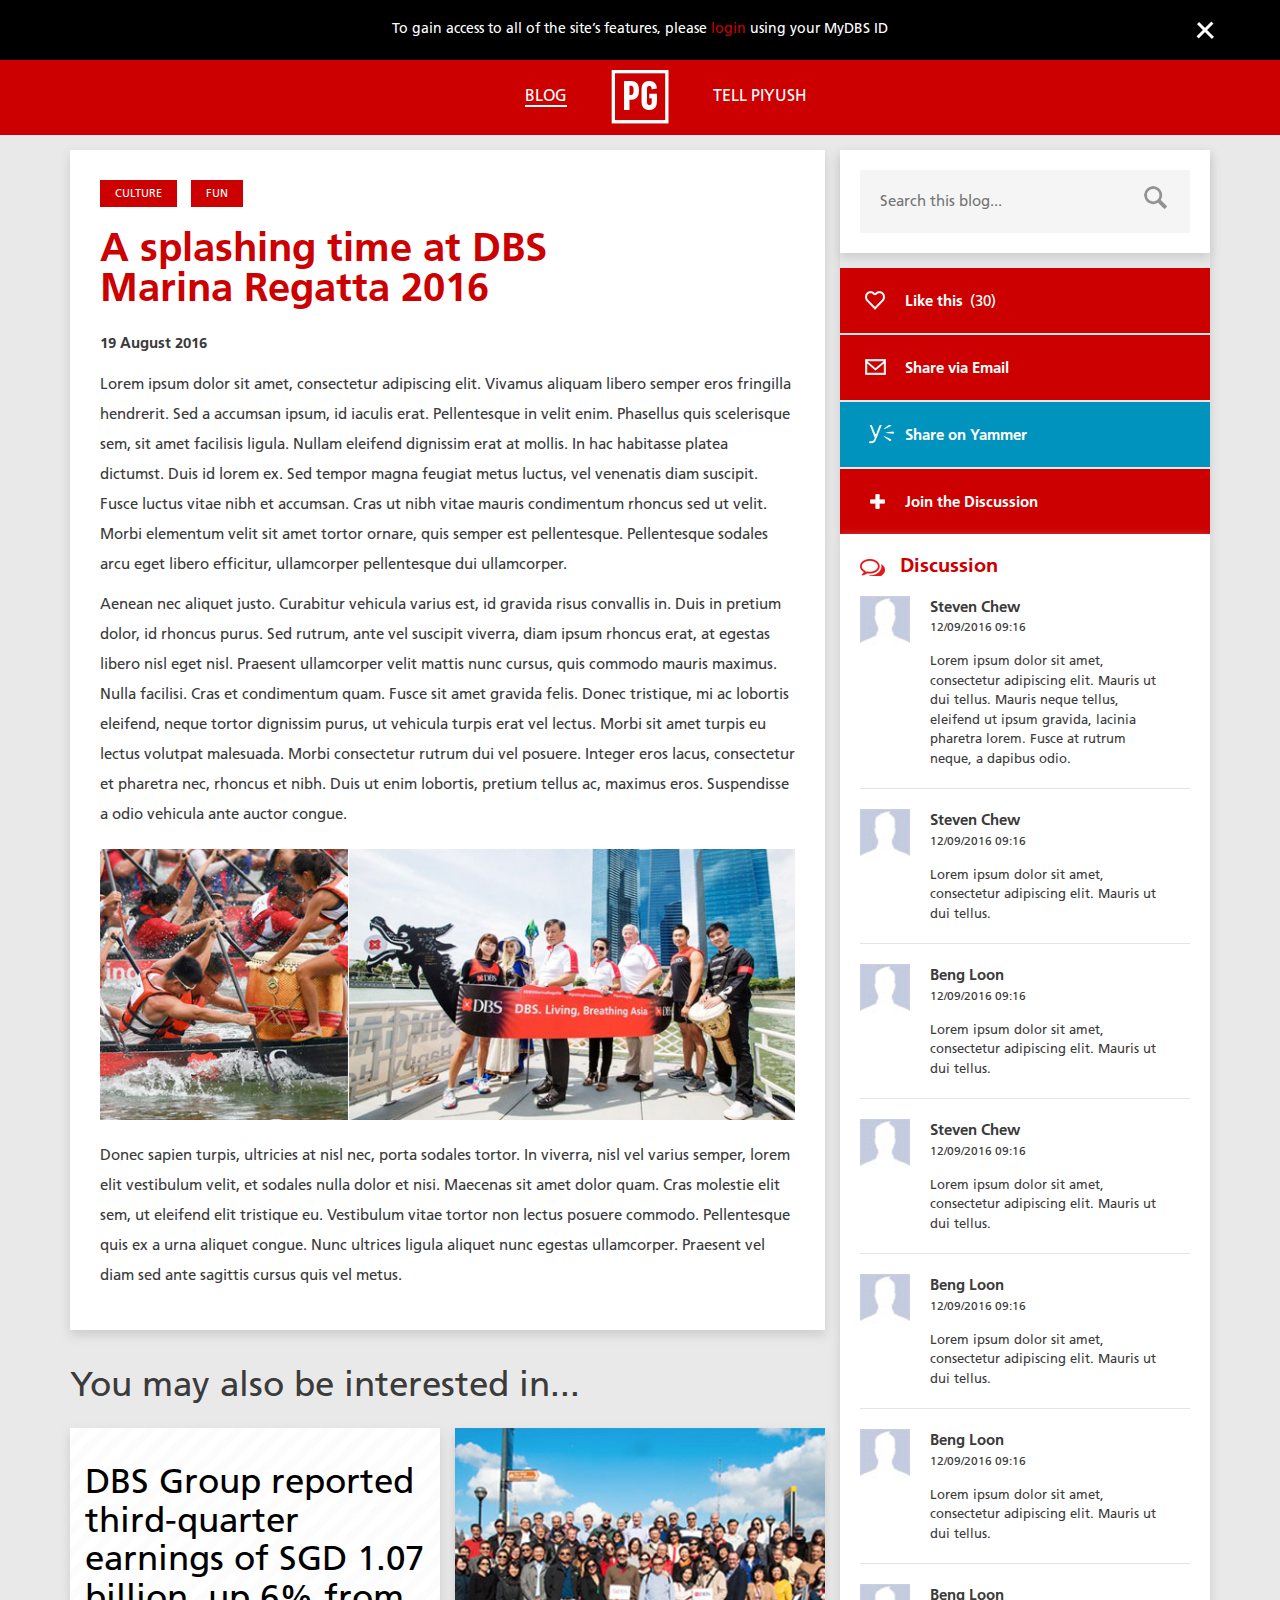
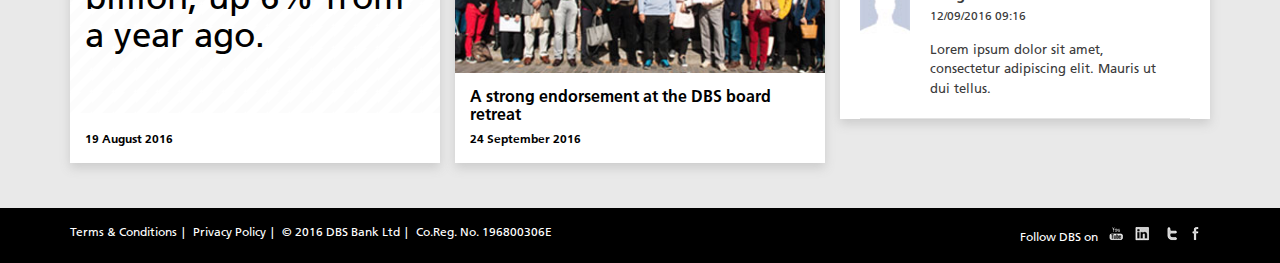
==== article-noimage.html @ 44f1f4d0 "first batch" ====
<!DOCTYPE html>
<html lang="en">
<head>
  <meta charset="utf-8">
  <meta http-equiv="X-UA-Compatible" content="IE=edge">
  <meta name="viewport" content="width=device-width, initial-scale=1, maximum-scale=1, user-scalable=no">
  <title>PG</title>
  <meta name="description" content="stuff">
  <meta name="keywords" content="stuff">
  <link rel="icon" href="favicon.png" type="icon/png" />
  <link rel="stylesheet" href="css/plugins.css"/>
  <link rel="stylesheet" href="css/styles.css"/>
  <!--[if lt IE 9]>
  <script src="https://oss.maxcdn.com/html5shiv/3.7.2/html5shiv.min.js"></script>
  <script src="https://oss.maxcdn.com/respond/1.4.2/respond.min.js"></script>
  <![endif]-->
  <script src="js/jquery.js"></script>
</head>
<body>
<!-- start header -->
<div class="login-header">
  <div class="container">
    <div class="row">
      <div class="col-md-12">
        <div class="login-header--statement">To gain access to all of the site’s features, please <a href="#login" title="login" class="fancybox link-login">login</a> using your MyDBS ID</div>
        <span class="js-close">Close</span>
      </div>
    </div>
  </div>
</div>
<header class="header-main">
  <div class="container">
    <div class="row">
      <div class="col-md-12">
        <h2 class="header-left"><span>Blog</span></h2>
        <a href="index.html" title="PG" class="branding-desktop"><img src="./images/branding.png" alt="PG"/></a>
        <h2 class="header-right"><a href="#" title="Tell Piyush">Tell Piyush</a></h2>
      </div>
    </div>
  </div>
</header>
<!-- end header -->

<section class="post-featured--media">
  <!-- if no image add class post-featured-noImage -->
</section>
<div class="container">
  <div class="row">
    <div class="col-md-8">

    <!-- main repeater starts-->
      <div class="post-article post-featured-noImage">
        <div class="post-article--category">
          <ul>
            <li><a href="#" title="#">Culture</a></li>
            <li><a href="#" title="#">Fun</a></li>
          </ul>
        </div>
        <h1>A splashing time at DBS Marina Regatta 2016</h1>
        <strong class="post-article--date">19 August 2016</strong>
        <div class="post-article--data">
          <p>Lorem ipsum dolor sit amet, consectetur adipiscing elit. Vivamus aliquam libero semper eros fringilla hendrerit. Sed a accumsan ipsum, id iaculis erat. Pellentesque in velit enim. Phasellus quis scelerisque sem, sit amet facilisis ligula. Nullam eleifend dignissim erat at mollis. In hac habitasse platea dictumst. Duis id lorem ex. Sed tempor magna feugiat metus luctus, vel venenatis diam suscipit. Fusce luctus vitae nibh et accumsan. Cras ut nibh vitae mauris condimentum rhoncus sed ut velit. Morbi elementum velit sit amet tortor ornare, quis semper est pellentesque. Pellentesque sodales arcu eget libero efficitur, ullamcorper pellentesque dui ullamcorper.</p>
          <p>Aenean nec aliquet justo. Curabitur vehicula varius est, id gravida risus convallis in. Duis in pretium dolor, id rhoncus purus. Sed rutrum, ante vel suscipit viverra, diam ipsum rhoncus erat, at egestas libero nisl eget nisl. Praesent ullamcorper velit mattis nunc cursus, quis commodo mauris maximus. Nulla facilisi. Cras et condimentum quam. Fusce sit amet gravida felis. Donec tristique, mi ac lobortis eleifend, neque tortor dignissim purus, ut vehicula turpis erat vel lectus. Morbi sit amet turpis eu lectus volutpat malesuada. Morbi consectetur rutrum dui vel posuere. Integer eros lacus, consectetur et pharetra nec, rhoncus et nibh. Duis ut enim lobortis, pretium tellus ac, maximus eros. Suspendisse a odio vehicula ante auctor congue.</p>
          <img src="./placeholder/images-main-inner.jpg" title="" class="img-responsive"/>
          <p>Donec sapien turpis, ultricies at nisl nec, porta sodales tortor. In viverra, nisl vel varius semper, lorem elit vestibulum velit, et sodales nulla dolor et nisi. Maecenas sit amet dolor quam. Cras molestie elit sem, ut eleifend elit tristique eu. Vestibulum vitae tortor non lectus posuere commodo. Pellentesque quis ex a urna aliquet congue. Nunc ultrices ligula aliquet nunc egestas ullamcorper. Praesent vel diam sed ante sagittis cursus quis vel metus.</p>
        </div>
      </div>
      <div class="post-article--interested hidden-xs hidden-sm">
        <h2 class="title-interest">You may also be interested in...</h2>
        <div class="row">
          <div class="col-md-6">
            <a href="#" title="link" class="post-item animate post-item--noimage">
              <div class="post-item--image">
                <!-- no image add *post-item--noimage class above-->
              </div>
              <div class="post-item--data">
                <h3>DBS Group reported third-quarter earnings of SGD 1.07 billion, up 6% from a year ago. </h3>
                <strong>19 August 2016</strong>
              </div>
            </a>
          </div>
          <div class="col-md-6">
            <a href="#" title="link" class="post-item animate">
              <div class="post-item--image">
                <img src="./placeholder/image-post-08.jpg" alt="#" class="animate"/>
              </div>
              <div class="post-item--data">
                <h3>A strong endorsement at the DBS board retreat</h3>
                <strong>24 September 2016</strong>
              </div>
            </a>
          </div>
        </div>
      </div>
    <!-- main content ends -->
     
    </div>
    
    <!-- start sidebar-->
    <div class="col-md-4">
      <div class="aside-wrapper aside-article">
        <div class="js-aside">
          <div class="box-aside box-search">
            <form action="search.html">
              <input type="text" placeholder="Search this blog..." class="field-search"/>
              <input type="submit" class="field-submit animate"/>
            </form>
          </div>
          <div class="box-article box-like animate">
            <a href="#" title="Like This">
              <strong>Like this</strong>
            </a>
            <a href="#liked" class="fancybox link-like" title="30">(<span>30</span>)</a>
          </div>
          <a href="#" title="Share Via Email" class="box-article box-share">
            <strong>Share via Email</strong>
          </a>
          <a href="#" title="Share on Yammer" class="box-article box-yammer">
            <strong>Share on Yammer</strong>
          </a>
          <a href="#discussion" title="Join the Discussion" class="yammer-discussion animate fancybox link-discussion">
            <span>Join the Discussion</span>
          </a>
        </div>
        
        <div class="box-aside box-discussion">
          <h2>Discussion</h2>
          <div class="yammer-data yammer-wrapper">
            <div class="yammer-post clearfix">
              <div class="yammer-image">
                <img src="./images/icon-user.jpg" title="Steven Chew"/>
              </div>
              <div class="yammer-data">
                <strong>Steven Chew</strong>
                <div class="yammer-date">
                  <span>12/09/2016</span>
                  <span>09:16</span>
                </div>
                <div class="yammer-content">
                  Lorem ipsum dolor sit amet, consectetur adipiscing elit. Mauris ut dui tellus. Mauris neque tellus, eleifend ut ipsum gravida, lacinia pharetra lorem. Fusce at rutrum neque, a dapibus odio. 
                </div>
              </div>
            </div>
            <div class="yammer-post clearfix">
              <div class="yammer-image">
                <img src="./images/icon-user.jpg" title="Steven Chew"/>
              </div>
              <div class="yammer-data">
                <strong>Steven Chew</strong>
                <div class="yammer-date">
                  <span>12/09/2016</span>
                  <span>09:16</span>
                </div>
                <div class="yammer-content">
                  Lorem ipsum dolor sit amet, consectetur adipiscing elit. Mauris ut dui tellus.
                </div>
              </div>
            </div>
            <div class="yammer-post clearfix">
              <div class="yammer-image">
                <img src="./images/icon-user.jpg" title="Steven Chew"/>
              </div>
              <div class="yammer-data">
                <strong>Beng Loon</strong>
                <div class="yammer-date">
                  <span>12/09/2016</span>
                  <span>09:16</span>
                </div>
                <div class="yammer-content">
                  Lorem ipsum dolor sit amet, consectetur adipiscing elit. Mauris ut dui tellus.
                </div>
              </div>
            </div>
            <div class="yammer-post clearfix">
              <div class="yammer-image">
                <img src="./images/icon-user.jpg" title="Steven Chew"/>
              </div>
              <div class="yammer-data">
                <strong>Steven Chew</strong>
                <div class="yammer-date">
                  <span>12/09/2016</span>
                  <span>09:16</span>
                </div>
                <div class="yammer-content">
                  Lorem ipsum dolor sit amet, consectetur adipiscing elit. Mauris ut dui tellus.
                </div>
              </div>
            </div>
            <div class="yammer-post clearfix">
              <div class="yammer-image">
                <img src="./images/icon-user.jpg" title="Steven Chew"/>
              </div>
              <div class="yammer-data">
                <strong>Beng Loon</strong>
                <div class="yammer-date">
                  <span>12/09/2016</span>
                  <span>09:16</span>
                </div>
                <div class="yammer-content">
                  Lorem ipsum dolor sit amet, consectetur adipiscing elit. Mauris ut dui tellus.
                </div>
              </div>
            </div>
            <div class="yammer-post clearfix">
              <div class="yammer-image">
                <img src="./images/icon-user.jpg" title="Steven Chew"/>
              </div>
              <div class="yammer-data">
                <strong>Beng Loon</strong>
                <div class="yammer-date">
                  <span>12/09/2016</span>
                  <span>09:16</span>
                </div>
                <div class="yammer-content">
                  Lorem ipsum dolor sit amet, consectetur adipiscing elit. Mauris ut dui tellus.
                </div>
              </div>
            </div>
            <div class="yammer-post clearfix">
              <div class="yammer-image">
                <img src="./images/icon-user.jpg" title="Steven Chew"/>
              </div>
              <div class="yammer-data">
                <strong>Beng Loon</strong>
                <div class="yammer-date">
                  <span>12/09/2016</span>
                  <span>09:16</span>
                </div>
                <div class="yammer-content">
                  Lorem ipsum dolor sit amet, consectetur adipiscing elit. Mauris ut dui tellus.
                </div>
              </div>
            </div>
          </div>
        </div>
      </div>
      <!--end siderbar-->
      <div class="js-interested"><!--clone interested post for mobile--></div>
    </div>
  </div>
</div>
<!-- start footer -->
<footer>
  <div class="container">
  <div class="row">
    <div class="col-md-8 footer-left">
      <ul>
        <li><a href="http://www.dbs.com/terms/default.page" title="Terms &amp; Conditions">Terms &amp; Conditions</a></li>
        <li><a href="http://www.dbs.com/privacy/default.page" title="Privacy Policy">Privacy Policy</a></li>
        <li>&copy; 2016 DBS Bank Ltd</li>
        <li>Co.Reg. No. 196800306E</li>
      </ul>
    </div>
    <div class="col-md-4 footer-right">
      <span>Follow DBS on</span>
      <ul>
        <li><a href="https://www.youtube.com/dbs" title="Youtube" target="_blank">Youtube</a></li>
        <li><a href="https://www.linkedin.com/company/dbs-bank" title="Instagram" target="_blank">Instagram</a></li>
        <li><a href="https://twitter.com/dbsbank" title="Twitter" target="_blank">Twitter</a></li>
        <li><a href="http://www.facebook.com/dbs.sg" title="Facebook" target="_blank">Facebook</a></li>
      </ul>
    </div>
  </div>
  </div>
</footer>
<!-- end footer -->

<div id="login" class="js-hide modal-login">
  <div class="modal-login--header">
    Please login using your 1Bank ID
  </div>
  <div class="modal-login--content">
    <div class="modal-input--wrap">
      <label for="id">1 Bank ID</label><input type="text" id="id"/>
    </div>
    <div class="modal-input--wrap">
      <label for="password">Password</label><input type="password" id="password"/>
    </div>
      <input type="submit" value="Login" class="button button-red"/>
  </div>
</div>

<div id="liked" class="js-hide modal-like">
  <div class="modal-login--header">
    31 People Liked this
  </div>
  <div class="modal-login--content">
    <div class="like-wrap scroll-pane">
      <div class="like-user clearfix">
        <div class="like-image">
          <img src="./images/icon-user.jpg" title="Steven Chew"/>
        </div>
        <div class="like-data">
          <strong>Beng Loon</strong>
          <div class="like-date">
            <span>12/09/2016</span>
            <span>09:16</span>
          </div>
        </div>
      </div>
      <div class="like-user clearfix">
        <div class="like-image">
          <img src="./images/icon-user.jpg" title="Steven Chew"/>
        </div>
        <div class="like-data">
          <strong>Juan Chan</strong>
          <div class="like-date">
            <span>12/09/2016</span>
            <span>09:16</span>
          </div>
        </div>
      </div>
      <div class="like-user clearfix">
        <div class="like-image">
          <img src="./images/icon-user.jpg" title="Steven Chew"/>
        </div>
        <div class="like-data">
          <strong>Username</strong>
          <div class="like-date">
            <span>12/09/2016</span>
            <span>09:16</span>
          </div>
        </div>
      </div>
      <div class="like-user clearfix">
        <div class="like-image">
          <img src="./images/icon-user.jpg" title="Steven Chew"/>
        </div>
        <div class="like-data">
          <strong>Karen Lim</strong>
          <div class="like-date">
            <span>12/09/2016</span>
            <span>09:16</span>
          </div>
        </div>
      </div>
      <div class="like-user clearfix">
        <div class="like-image">
          <img src="./images/icon-user.jpg" title="Steven Chew"/>
        </div>
        <div class="like-data">
          <strong>Steven Chew</strong>
          <div class="like-date">
            <span>12/09/2016</span>
            <span>09:16</span>
          </div>
        </div>
      </div>
      <div class="like-user clearfix">
        <div class="like-image">
          <img src="./images/icon-user.jpg" title="Steven Chew"/>
        </div>
        <div class="like-data">
          <strong>Username</strong>
          <div class="like-date">
            <span>12/09/2016</span>
            <span>09:16</span>
          </div>
        </div>
      </div>
      <div class="like-user clearfix">
        <div class="like-image">
          <img src="./images/icon-user.jpg" title="Steven Chew"/>
        </div>
        <div class="like-data">
          <strong>John McCarthy</strong>
          <div class="like-date">
            <span>12/09/2016</span>
            <span>09:16</span>
          </div>
        </div>
      </div>
      <div class="like-user clearfix">
        <div class="like-image">
          <img src="./images/icon-user.jpg" title="Steven Chew"/>
        </div>
        <div class="like-data">
          <strong>Chris Ng</strong>
          <div class="like-date">
            <span>12/09/2016</span>
            <span>09:16</span>
          </div>
        </div>
      </div>
      <div class="like-user clearfix">
        <div class="like-image">
          <img src="./images/icon-user.jpg" title="Steven Chew"/>
        </div>
        <div class="like-data">
          <strong>Username</strong>
          <div class="like-date">
            <span>12/09/2016</span>
            <span>09:16</span>
          </div>
        </div>
      </div>
      <div class="like-user clearfix">
        <div class="like-image">
          <img src="./images/icon-user.jpg" title="Steven Chew"/>
        </div>
        <div class="like-data">
          <strong>Shevali</strong>
          <div class="like-date">
            <span>12/09/2016</span>
            <span>09:16</span>
          </div>
        </div>
      </div>
      <div class="like-user clearfix">
        <div class="like-image">
          <img src="./images/icon-user.jpg" title="Steven Chew"/>
        </div>
        <div class="like-data">
          <strong>Wendy Teo</strong>
          <div class="like-date">
            <span>12/09/2016</span>
            <span>09:16</span>
          </div>
        </div>
      </div>
      <div class="like-user clearfix">
        <div class="like-image">
          <img src="./images/icon-user.jpg" title="Steven Chew"/>
        </div>
        <div class="like-data">
          <strong>Username</strong>
          <div class="like-date">
            <span>12/09/2016</span>
            <span>09:16</span>
          </div>
        </div>
      </div>
      <div class="like-user clearfix">
        <div class="like-image">
          <img src="./images/icon-user.jpg" title="Steven Chew"/>
        </div>
        <div class="like-data">
          <strong>Username</strong>
          <div class="like-date">
            <span>12/09/2016</span>
            <span>09:16</span>
          </div>
        </div>
      </div>
      <div class="like-user clearfix">
        <div class="like-image">
          <img src="./images/icon-user.jpg" title="Steven Chew"/>
        </div>
        <div class="like-data">
          <strong>Karen Lim</strong>
          <div class="like-date">
            <span>12/09/2016</span>
            <span>09:16</span>
          </div>
        </div>
      </div>
      <div class="like-user clearfix">
        <div class="like-image">
          <img src="./images/icon-user.jpg" title="Steven Chew"/>
        </div>
        <div class="like-data">
          <strong>Steven Chew</strong>
          <div class="like-date">
            <span>12/09/2016</span>
            <span>09:16</span>
          </div>
        </div>
      </div>
    </div>
  </div>
</div>  
  
<div id="discussion" class="js-hide modal-discussion">
  <div class="modal-login--header">
    Join the discussion
  </div>
  <div class="modal-login--content">
    <div class="modal-input--wrap">
      <label for="name">Name</label><input type="text" id="id"/>
    </div>
    <div class="modal-input--wrap modal-input--textarea">
      <label for="content">Content</label><textarea placeholder="Enter your comments here"></textarea>
    </div>
      <input type="submit" value="Submit" class="button button-red"/>
  </div>
</div>


  
<script src="./js/plugins.js"></script>
<script src="./js/scripts.js"></script>
</body>
</html>
---- css/styles.css ----
/*******FONTS*******/
@font-face{font-family:Frutiger;src:url(../fonts/fe232554-5489-4874-bb45-bd966c8c5932.eot?#iefix);src:url(../fonts/fe232554-5489-4874-bb45-bd966c8c5932.eot?#iefix) format("eot"),url(../fonts/0811514e-6660-4043-92c1-23d0b8caaa2f.woff2) format("woff2"),url(../fonts/aeae8cac-ba4d-40d2-bbcf-936f2c7dcfe6.woff) format("woff"),url(../fonts/caedf2e6-fbef-4928-b08e-1f975981ae8d.ttf) format("truetype"),url(../fonts/7def0e34-f28d-434f-b2ec-472bde847115.svg#7def0e34-f28d-434f-b2ec-472bde847115) format("svg");font-weight:400}
@font-face{font-family:Frutiger;src:url(../fonts/eb06b4c3-c0fd-4cd0-a9d9-a2954f6839a7.eot?#iefix);src:url(../fonts/eb06b4c3-c0fd-4cd0-a9d9-a2954f6839a7.eot?#iefix) format("eot"),url(../fonts/8c92eb68-ce37-4962-a9f4-5b47d336bd1c.woff2) format("woff2"),url(../fonts/9bdfdcac-bbd4-46a9-9280-056c9a4438a2.woff) format("woff"),url(../fonts/5dae3a6e-9b07-4c2f-aed2-1f5b8951261b.ttf) format("truetype"),url(../fonts/eae74276-dd78-47e4-9b27-dac81c3411ca.svg#eae74276-dd78-47e4-9b27-dac81c3411ca) format("svg");font-weight:700}

/*******GLOBAL*******/
html{background:#000}
body{background:#e9e9e9;font:400 15px/1.5 'Frutiger', sans-serif;color:#3b3b3b}

input{border:none}
img, video{max-width:100%}
select{cursor:pointer}
a:hover, a:focus{text-decoration:none}
/*******USEFUL STUFF*******/
.animate, .button, a{-webkit-transition:all .5s ease-in-out;-o-transition:all .5s ease-in-out;transition:all .5s ease-in-out;}
.post-item.animate {-webkit-transition:all .7s ease-in-out;-o-transition:all .7s ease-in-out;transition:all .7s ease-in-out;}
.post-item.animate .post-item--image img.animate{-webkit-transition:all .7s ease-in-out;-o-transition:all .7s ease-in-out;transition:all .7s ease-in-out;}
.js-close{background:url(../images/icon-close.png) center 0 no-repeat;height:25px;width:25px;float:right;font-size:0;line-height:0;position:absolute;top: 0;right:0;cursor:pointer;}
.js-hide{display:none}

.button{padding:5px 15px;text-decoration:none;width:110px;font-size:13px;border:none}
.button:hover{text-decoration:none;color:#fff;background:#a70101}
.button-red{background:#cc0000;color:#fff;text-transform:uppercase;color:#fff}

.color-red{color:#cc0000}
.ribbon-small{background:url(../images/ribbon-bg--small.png) left center no-repeat;color:#fff;width:109px;height:40px;display:block;position:absolute;left:-11px;top:20px;padding:8px 0;text-align:center;font-size:11px;text-transform:uppercase;z-index:1}
.button-load{background:#bbb;color:#fff;width:100%;margin-bottom:55px;height:45px;cursor:pointer;font-size:14px;text-align:center;line-height:45px}
.button-load:hover{background:#918e8e}
.button-load span{background:url(../images/icon-load.png) left center no-repeat;padding-left:30px}

.title-header{margin:50px 0 35px;font-size:40px}
/*******HEADER*******/
.login-header{background:#000;min-height:60px;color:#fff;line-height:1.2;font-size:14px;text-align:center;padding: 20px 0;}
.login-header.js-hideme{height:0;overflow:hidden;min-height: 0;padding: 0;}
.link-login{color:#cc0000}
.link-login:hover{color:#a70101}

.header-main{background:#cc0000;height:75px;color:#fff;text-align:center}
.header-main .branding-desktop{display:inline-block;margin:10px 40px}
.header-main h2{display:inline-block;line-height:1.7;margin:0;font-size:16px;text-transform:uppercase;width:100px}
.header-main .header-left span{border-bottom:2px solid #fff;}
.header-main .header-left{text-align:right}
.header-main .header-right{text-align:left}
.header-main .header-right a{color:#fff}
.header-main .header-right a:hover{border-bottom:2px solid #fff;transition:none}

/*******ASIDE*******/
.box-aside{background:#fff;padding:20px;margin-bottom:15px;}
.box-aside h2{margin-top:0;color:#cc0000;padding-left:35px;font-size:20px;font-weight:bold;margin:0 0 10px 0}
.box-aside ul{margin:0;padding:0}
.box-aside li{border-bottom:1px solid #e9e9e9;list-style-type:none}
.box-aside li a{display:block;padding:5px 0;color:#000}
.box-aside li a:hover{text-decoration:none;opacity:0.7}

.box-aside.box-search{position:relative}
.box-search .field-search{background:#f5f5f5;width:100%;padding:20px 50px 20px 20px;border:none;position:relative}
.box-search .field-submit{position:absolute;right:35px;top:35px;background:url(../images/icon-search.png) center center no-repeat;height:25px;width:40px;font-size:0;line-height:0;border:none}

.box-topics h2{background:url(../images/icon-topic.png) left center no-repeat}
.box-topics--list.scroll-pane{height:275px;overflow:auto;width:100%}

.box-sort h2{background:url(../images/icon-sort.png) left center no-repeat}

.box-archives h2{background:url(../images/icon-archive.png) left center no-repeat}
.box-archive--date select{background:#e9e9e9;padding: 10px;border:none;margin-right: 5px;}
.box-archive--date select:nth-child(2){margin-right:0}
.box-archive--date .button{margin-top:10px;display:block;width:85px;text-align:center}

.box-aside.box-yammer{padding:0}
.box-aside.box-yammer h2{background:url(../images/icon-yammer.png) 20px center no-repeat #0093be;color:#fff;width:100%;height:65px;line-height:65px;padding-left:60px;margin:0}
.box-aside.box-yammer .yammer-load{background:url(../images/icon-chevron.png) center center no-repeat #bbb;color:#fff;width:100%;height:45px;cursor:pointer;font-size:0;line-height:0;margin-top:-21px}
.box-aside.box-yammer .yammer-load:hover{background-color:#918e8e}
.yammer-data.yammer-hide .yammer-post{display:none}
.yammer-data .yammer-post{margin:20px;border-bottom:1px solid #e4e4e4;padding-bottom:20px;}
.yammer-data .yammer-image{width:50px;float:left;margin-right:20px}
.yammer-data .yammer-image img{width:100%}
.yammer-data .yammer-data{float:left;width:70%}
.yammer-data .yammer-data strong{font-size:15px}
.yammer-data .yammer-date{font-size:12px;margin-bottom:15px}
.yammer-data .yammer-content{font-size:13px}


/*******MAIN PAGE*******/
.post-main{min-height:450px;background:#fff;margin-bottom:30px}
.post-main--image{background-size:cover;background-position:center center;background-repeat:no-repeat;}
.post-main--content{width:50%;float:left;position:relative;padding:30px;}
.post-main--content h2, .post-main--content h2 a{color:#cc0000;font-size:40px;margin:0 0 25px;line-height:1;font-weight:bold}
.post-main--content h2 a:hover{color:#a70101}
.post-main--content strong{margin-bottom:15px;display:block}
.post-main--data{margin-bottom:20px;line-height:2}
.post-main--content .ribbon-small{padding:8px 30px;}

/*******ARTICLE PAGE*******/
.post-featured--media{overflow:hidden;background:url(../images/bg-pattern-black.png);position:relative}
.post-featured--media.js-imageSmall{position:static}
.post-featured--media img{width:100%}
.post-featured--media video, .post-featured--media iframe, .post-featured--media img{margin:0 auto;display:block;}
.post-featured--video{background:url('../images/icon-video.png') center center no-repeat;position:absolute;top:50%;margin:auto auto;width:90px;height:90px;z-index:1;cursor:pointer;left: 50%;transform: translate(-50%, -50%);}

.post-article{background:#fff;padding:30px;}
.post-article.post-featured-noImage{margin-top:15px}
.post-article h1{color:#cc0000;font-size:40px;margin:20px 0 25px;line-height:1;font-weight:bold;max-width:450px}
.post-article .post-article--category ul{margin:0;padding:0}
.post-article .post-article--category li{display:inline;list-style-type:none;margin-right:10px}
.post-article .post-article--category li a{background:#cc0000;display:inline-block;padding:5px 15px;text-align:center;font-size:11px;text-transform:uppercase;/*border-radius:5px;*/color:#fff}
.post-article .post-article--category li a:hover{background:#a70101}
.post-article--date{margin-bottom:15px;display:block}
.post-article--data p{line-height:2}
.post-article--data img{margin-top:20px;margin-bottom:20px;max-width:100%}
.title-interest{margin:35px 0 25px;font-size:35px}
.post-article--interested{margin-bottom:30px}
.post-article--imageSmall{opacity:0}

.aside-article{margin-top:15px}
.aside-article .box-article{background:#cc0000;height:65px;margin-bottom:2px;display:block;color:#fff;line-height:65px;padding-left:25px;}
.aside-article .box-article.box-like:hover, .aside-article .box-article.box-share:hover{background:#a70101}
.box-article.box-like strong{background:url(../images/icon-like.png) left center no-repeat;padding-left:40px}
.box-article.box-like{position:relative}
.box-article.box-like a:first-child{color:#fff;display:block}
.box-article.box-like a.link-like{color:#fff;position: absolute;top: 25px;left: 130px;height: 20px;line-height: 1;padding: 0;}
.box-article.box-like a.link-like:hover span{text-decoration:underline}
.box-article.box-share strong{background:url(../images/icon-mail.png) left center no-repeat;padding-left:40px}

.aside-article .box-article.box-yammer{background:#0093be;margin-bottom:2px}
.aside-article .box-article.box-yammer:hover{background:#037394}
.aside-article .box-article.box-yammer strong{background:url(../images/icon-yammer.png) left center no-repeat;color:#fff;padding-left:40px}

.box-discussion{padding:0}
.box-discussion h2{background:url(../images/icon-discussion.png) 20px 25px no-repeat;padding:20px 0 0 60px;}

.yammer-discussion{background:#cc0000;padding:0;height:65px;font-size:15px;font-weight:bold;line-height:65px;color:#fff;cursor:pointer;display:block; padding-left:30px}
.yammer-discussion:hover{background:#a70101;color:#fff}
.yammer-discussion span{background:url(../images/icon-join.png) left center no-repeat;padding-left:35px}

.media-small{position:absolute;z-index:1;}
.media-small img{width:100%}

.post-featured-noImage{margin-bottom:15px}
.js-interested{display:none}

.js-sticky{position:fixed;top:0;background:#fff}
.js-sticky .box-aside{margin-bottom:0}
.js-sticky .yammer-discussion{margin-top:0}
/*******REUSABLE*******/
.post-item{background:#fff;position:relative;height:335px;margin-bottom:15px;display:block;color:#000;text-decoration:none;position:relative;}
.post-item:hover{background:#cc0000;color:#fff;text-decoration:none;}
.post-item--image{height:245px;overflow:hidden}
.post-item:hover img{ -moz-transform: scale(1.05); -webkit-transform: scale(1.05);transform: scale(1.05);}
.post-item--image img{width:100%;}
.post-item--data{padding: 15px 15px 40px 15px;}
.post-item--data h3{font-size:16px;margin:0;font-weight:bold;}
.post-item--data strong{font-size:12px;position:absolute;bottom: 15px;left: 15px;}
.post-item--data .seen-on{font-size:12px;position:absolute;bottom: 15px;right:15px}
.seen-linkedin{background:url(../images/icon-linkedin.png) right center no-repeat;padding-right:20px}


.post-item.post-item--noimage .post-item--image{display:none}
.post-item.post-item--noimage h3{font-size:35px;height:230px;font-weight:normal;vertical-align: middle;display: table-cell;}
.post-item.post-item--noimage .post-item--data{background:url(../images/bg-pattern-white.png);}
.post-item.post-item--noimage{color:#000}
.post-item.post-item--noimage:hover h3{color:#000}
.post-item.post-item--noimage:hover strong{color:#fff}

.post-item--loader{display:none}
/*******FOOTER*******/
footer{background:#000;font-size:12px;padding:15px 0;color:#fff}
footer ul{margin:0;padding:0}
footer li{display:inline;list-style-type:none;}
footer .footer-left li a{color:#fff}
footer .footer-left li a:hover{color:#cc0000}
footer .footer-left li:after{content:'|';margin:0 5px}
footer .footer-left li:last-child:after{content:'';display:none}
footer .footer-right{text-align:right}
footer .footer-right span{padding-top:5px;display:inline-block;vertical-align:middle}
footer .footer-right ul{display:inline}
footer .footer-right ul li{display:inline}
footer .footer-right ul li:first-child a{background-position:0 0}
footer .footer-right ul li:nth-child(2) a{background-position:71px 0}
footer .footer-right ul li:nth-child(3) a{background-position:47px 0}
footer .footer-right ul li:nth-child(4) a{background-position:20px 0}
footer .footer-right ul li a{background:url(../images/icon-social.png);font-size:0;line-height:0;vertical-align:top;width:25px;height:25px;display:inline-block;opacity:1}
footer .footer-right ul li a:hover{opacity:0.7}

/*******FANCYBOX*******/
.fancybox-skin{border-radius:0}
.fancybox-opened .fancybox-skin{box-shadow:none}
.fancybox-lock .fancybox-overlay{background:rgba(0,0,0,0.6)}
.fancybox-inner{max-width:700px}
.fancybox-close{background:url(../images/icon-close.png) center center no-repeat;top:10px;right:10px}

.modal-login--header{background:url(../images/bg-pattern-red.png);width:700px;height:60px;line-height:60px;font-size:16px;color:#fff;text-align:center}
.modal-login--content{padding:30px}
.modal-input--wrap{display:block;margin-bottom:10px}
.modal-input--wrap label{width:170px;padding-right:20px;text-align:right;font-weight:normal;}
.modal-input--wrap.modal-input--textarea label{vertical-align:top;padding-top:10px}
.modal-input--wrap input{background:#ececec;height:50px;width:360px;padding:0 15px;}
.modal-input--wrap textarea{height:300px;border:0;padding:15px;width:360px;background:#ececec;resize:none;overflow:auto}
.modal-login--content .button{margin-left:170px}

.modal-like .modal-login--content{padding: 10px 10px 10px 20px;}
.like-wrap{height:250px}
.like-user{margin-bottom:15px;width: 215px;float:left;}
.like-image{width:50px;float:left;margin-right:10px}
.like-data{width:60%;float:left;text-align:left;line-height:1;padding-top:8px}
.like-data strong{margin-bottom:5px;display:block}
.like-date{font-size:12px}

/*******SCROLLPANE*******/
.jspVerticalBar {width:10px;background:#fff}
.jspTrack{width:10px;background:#a8a8a8}
.jspDrag{background:#747474}

/*******FLEXSLIDER*******/
.carousel-wrap.js-loading{min-height:300px;}
.carousel-wrap.js-loading .flexslider li{display:none}
.flexslider{margin:0 0 0 0;background:none;border:none;border-radius:0;box-shadow:none}
.flex-control-nav{bottom:10px}
.flex-direction-nav a{height:50px;display:none}
.flex-control-paging li a{background:#fff}
.flex-control-paging li a.flex-active, .flex-control-paging li a:hover{background:#cc0000}

.post-main .flexslider{overflow:hidden;width:100%;height:100%}
.post-main .carousel-wrap {width:50%;float:left;}
.post-main .post-main--image{width:100%;height:100%;display:block}

/********BOX SHADOWS******/
.box-aside, .js-aside, .post-item{box-shadow: 0px 5px 10px #cccccc;}
.post-item:hover{-webkit-transform: translate(-5px, -5px); transform: translate(-5px, -5px);box-shadow:5px 5px 5px #ccc}

.post-article, .button-load, .post-main{box-shadow: 0px 5px 10px #cccccc;}
/*******RESPONSIVE*******/
@media only screen and (max-width : 1200px) {
  .post-main--image{background-size:cover}
  .box-archive--date select{padding: 10px 2px;}
}
@media only screen and (max-width : 992px) {
  .post-main .carousel-wrap{height:300px!important}
  .post-main--image, .post-main--content, .post-main .carousel-wrap{width:100%;float:none;display:block!important}
  .post-main--content h2{margin-top:0}
  .post-main, .post-item, .box-aside{margin-bottom:10px}
  .button-load{margin-bottom:30px}
  .title-interest{padding-left:15px;padding-right:15px}
  .js-interested{display:block}
  .post-item--image, .post-item{height:auto}
  .js-sticky{position:relative!important}
  .js-aside{width:auto!important}
  .post-main .post-main--image{background-size:cover}
  footer{padding-left:15px;padding-right:15px}
  footer .footer-right{text-align:left}
  .container{margin-left:0;margin-right:0;padding-left:0;padding-right:0;width:100%}
  .row{margin-left:0;margin-right:0}
  .col-md-8, .col-md-6, .col-md-4{padding-left:0;padding-right:0}
}
@media only screen and (max-width : 768px) {
  .login-header{font-size:14px;}
  .login-header--statement{padding-right:24px}
  .login-header .js-close{background-size: 20px 20px;right:15px;}
  .branding-desktop img{max-width:50px}
  .modal-login--header{width:100%}
  .modal-input--wrap label{width:30%;}
  .modal-input--wrap input{width:65%;}
  .modal-input--wrap textarea{width:65%;}
  .modal-login--content .button{margin-left:30%}
  .fancybox-wrap{left:0!important;width:100%!important}
  .fancybox-inner{width:100%!important;max-width:100%}
  .like-user{width:48%}
  .modal-login--content{padding:20px 0;}
  .modal-login--content textarea{height:200px}
  .box-yammer{display:none}
  .post-item.post-item--noimage h3{height:350px}
  .js-interested{margin-bottom:30px}
  .title-interest{font-size:20px}
  .media-small{position:relative;width:auto!important}
  .post-article--imageSmall{margin-top:0!important;opacity:1!important}
  footer{font-size:9px}
  footer .footer-right span{padding-top:10px}
}
@media only screen and (max-width : 480px) {
  .login-header .js-close{top: 4px;}
  .login-header--statement{padding-right:40px}
  .header-main .branding-desktop{margin:10px 20px}
  .header-main h2{font-size:14px;width:90px}
  footer{font-size:8px}
}
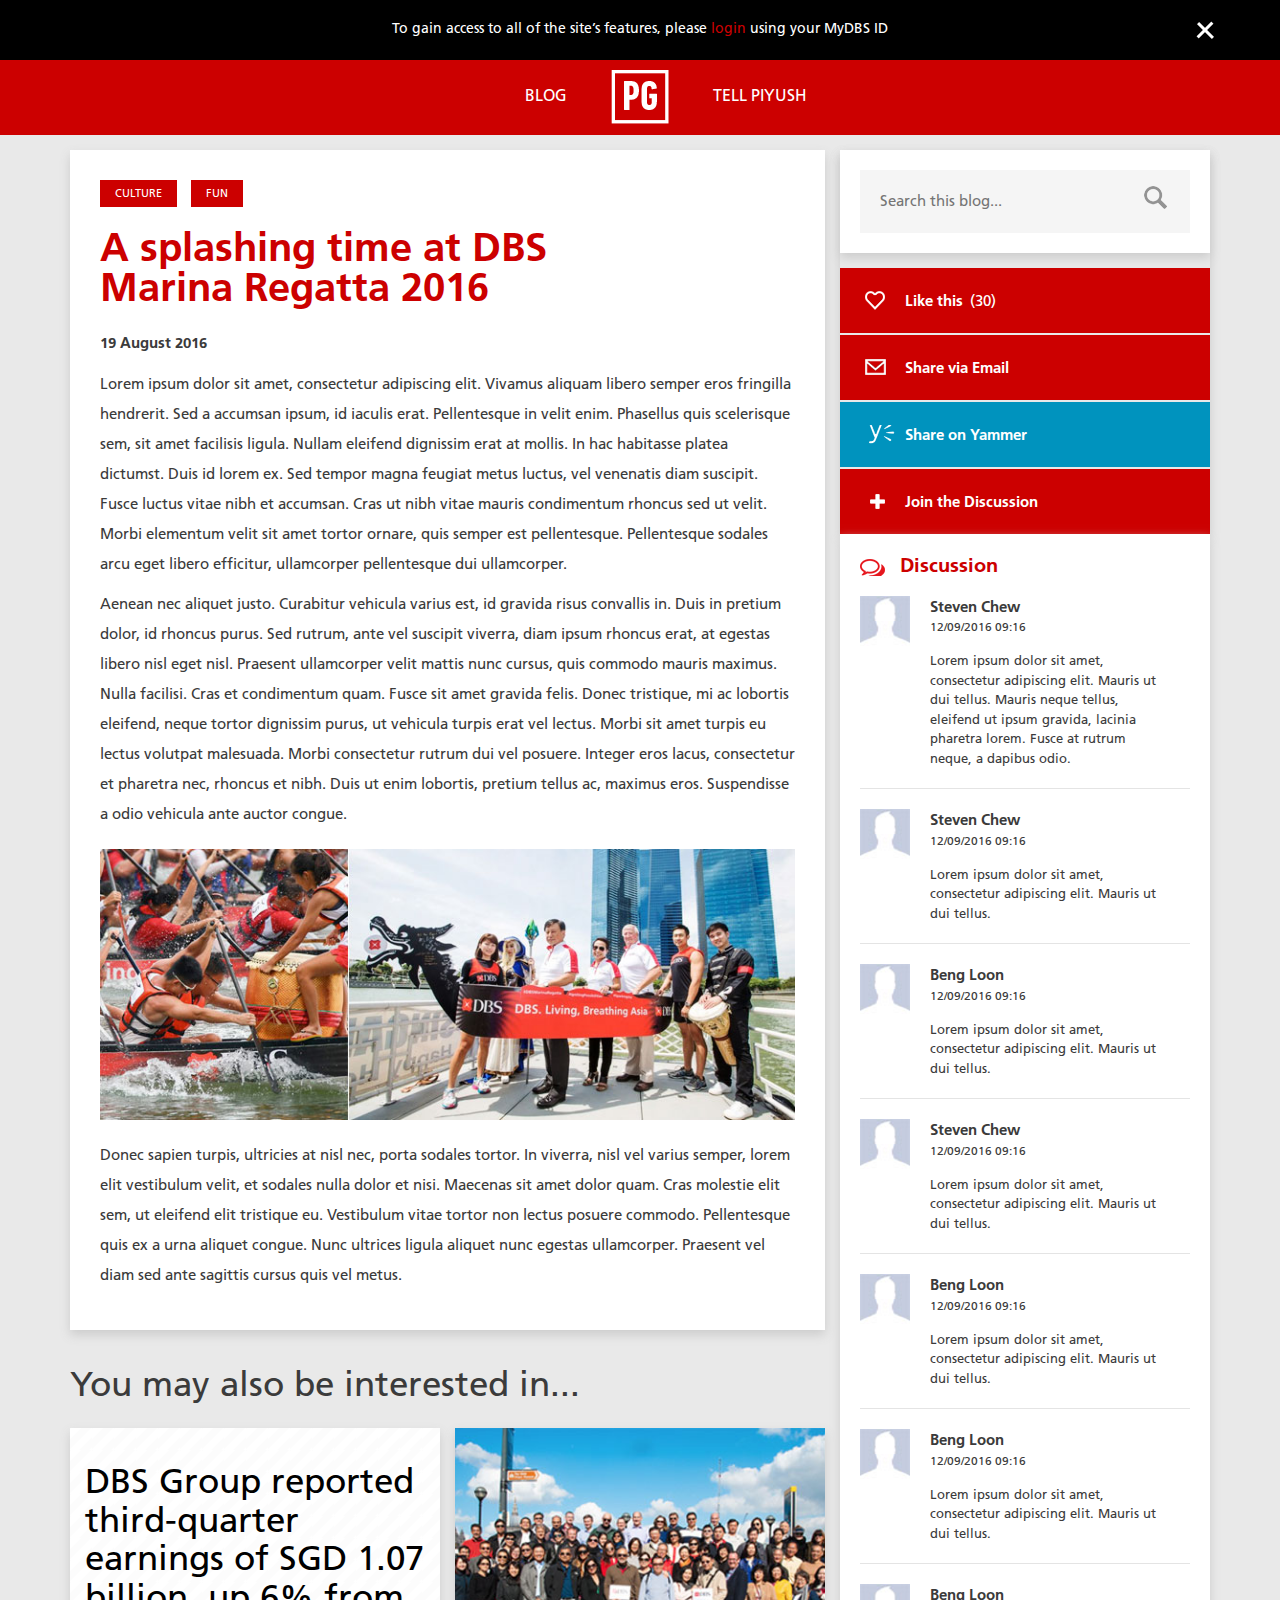
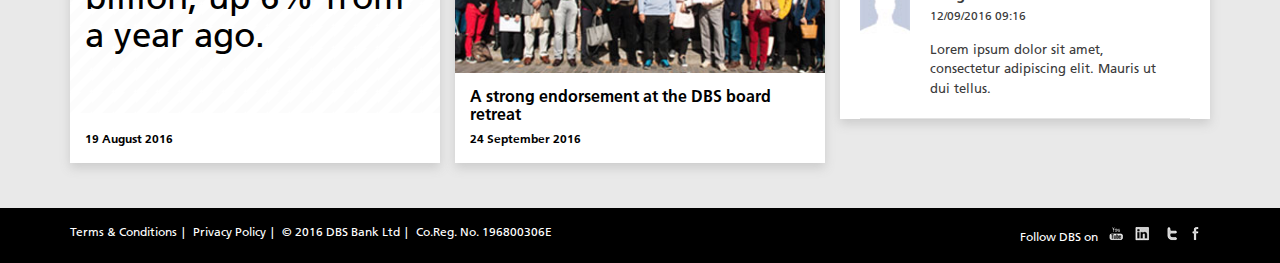
==== commit 6c068d24: "final update" ====
--- a/article-noimage.html
+++ b/article-noimage.html
@@ -32,9 +32,9 @@
   <div class="container">
     <div class="row">
       <div class="col-md-12">
-        <h2 class="header-left"><span>Blog</span></h2>
-        <a href="index.html" title="PG" class="branding-desktop"><img src="./images/branding.png" alt="PG"/></a>
-        <h2 class="header-right"><a href="#" title="Tell Piyush">Tell Piyush</a></h2>
+        <h2 class="header-left"><a href="http://mydbs.net/Pages/rated-pg/" title="Blog" target="_blank">Blog</a></h2>
+        <span class="branding-desktop"><img src="./images/branding.png" alt="PG"/></span>
+        <h2 class="header-right"><a href="tell-piyush.html" title="Tell Piyush">Tell Piyush</a></h2>
       </div>
     </div>
   </div>
--- a/css/styles.css
+++ b/css/styles.css
@@ -16,6 +16,7 @@
 .post-item.animate .post-item--image img.animate{-webkit-transition:all .7s ease-in-out;-o-transition:all .7s ease-in-out;transition:all .7s ease-in-out;}
 .js-close{background:url(../images/icon-close.png) center 0 no-repeat;height:25px;width:25px;float:right;font-size:0;line-height:0;position:absolute;top: 0;right:0;cursor:pointer;}
 .js-hide{display:none}
+.js-hideImportant{display:none!important}
 
 .button{padding:5px 15px;text-decoration:none;width:110px;font-size:13px;border:none}
 .button:hover{text-decoration:none;color:#fff;background:#a70101}
@@ -36,12 +37,14 @@
 
 .header-main{background:#cc0000;height:75px;color:#fff;text-align:center}
 .header-main .branding-desktop{display:inline-block;margin:10px 40px}
-.header-main h2{display:inline-block;line-height:1.7;margin:0;font-size:16px;text-transform:uppercase;width:100px}
+.header-main h2{display:inline-block;line-height:1.7;margin:0;font-size:16px;text-transform:uppercase;width:100px;font-weight:400}
 .header-main .header-left span{border-bottom:2px solid #fff;}
+.header-main .header-left span.no-underline{border-bottom:0}
 .header-main .header-left{text-align:right}
 .header-main .header-right{text-align:left}
-.header-main .header-right a{color:#fff}
-.header-main .header-right a:hover{border-bottom:2px solid #fff;transition:none}
+.header-main  a, .header-main  a:visited{color:#fff;}
+.header-main  a:hover,
+.header-main .header-right a.menu-active{border-bottom:2px solid #fff;transition:none}
 
 /*******ASIDE*******/
 .box-aside{background:#fff;padding:20px;margin-bottom:15px;}
@@ -140,6 +143,74 @@
 .js-sticky{position:fixed;top:0;background:#fff}
 .js-sticky .box-aside{margin-bottom:0}
 .js-sticky .yammer-discussion{margin-top:0}
+
+/*******TELL PIYUSH*******/
+.post-featured--media.post-featured--comments{margin-bottom:30px}
+.post-featured--banner{position:relative;max-height:319px;overflow:hidden}
+.post-featured--banner:before{content:"";position:absolute;top:0;left:0;z-index:1;background:url(../images/bg-piyush.png) left top no-repeat;width:100%;height:100%}
+.post-featured--banner img{position:relative;top:-80px;height: 100%;width: 105%;max-width: none;}
+
+.post-intro{padding:25px 15px;background:#fff;margin-bottom:15px}
+.post-intro h2{margin-top:0;color:#cc0000;font-weight:bold}
+.post-intro p{margin-bottom:0}
+
+.page-comment--search{background:#fff;padding:8px;margin-bottom:15px;height:72px}
+.page-comment--search.box-search form{height:100%}
+.page-comment--search.box-search .field-search{height:100%}
+.page-comment--search.box-search .field-submit{right:25px;top:25px}
+.page-comment--search ::-webkit-input-placeholder{font-weight:bold;font-size:20px;color:#515151}
+.page-comment--search ::-moz-placeholder{font-weight:bold;font-size:20px;color:#515151} 
+.page-comment--search :-ms-input-placeholder{font-weight:bold;font-size:20px;color:#515151} 
+.page-comment--search :-moz-placeholder{font-weight:bold;font-size:20px;color:#515151} 
+.searchNothing{margin-top:20px;font-size:20px;font-weight:bold}
+
+
+.comment-item--block .commment-item.comment-item-noFooter{height:280px;background:url(../images/bg-pattern-gray.png);overflow:hidden}
+.commment-item--wrap{min-height:300px}
+.commment-item{display:block;background:#fff;color:#000!important;margin-bottom:20px}
+.comment-item--details{background:url(../images/bg-pattern-gray.png);padding:40px 40px 60px 45px}
+.comment-item--block .commment-item.comment-item-Footer .comment-item--details{height:280px;position:relative}
+.comment-item--date{font-size:12px;text-transform:uppercase;margin-bottom:20px;position:relative;padding-top:5px;padding-left:20px}
+.comment-item--date:before{content:"";background:url(../images/icon-speech.png) left center no-repeat;position:absolute;left:-35px;top:0;height:44px;width:44px}
+.comment-item-noFooter .comment-item--date{display:block;height:25px}
+.comment-item--details .more{font-size:14px;line-height:1.5}
+.morecontent span{display: none;}
+.morelink {display: block;font-size:13px;text-decoration:underline;cursor:pointer;display:none}
+.comment-item--footer{padding:10px 10px 5px 10px;display:block;margin-bottom:15px}
+.comment-item--commentlink{padding:10px 10px 10px 40px;font-size:13px;color:#4b4b4b;text-decoration:underline;position:relative;display:inline;margin-right:20px}
+.comment-item--commentlink:before{background:url(../images/icon-pen.png) left center no-repeat;width:12px;height:12px;position:absolute;content:"";left:20px;bottom:15px}
+.comment-item--tagwrap{float:right}
+.comment-item--tagwrap .comment-item--tag span{display:inline-block;font-size:13px;color:#fff;background:#cc0000;padding:5px 15px;border-radius:25px;margin-bottom:5px;margin-left:5px}
+.link-fancybox{display: block;font-size:13px;text-decoration:underline;cursor:pointer;text-align:center;position:absolute;bottom:40px;left:37%;color:#000}
+.link-fancybox:hover{color:#000;text-decoration:underline}
+.commment-item.comment-item-Footer .comment-item--details .link-fancybox{bottom:20px}
+
+.button-loadcomment{color:#3d3d3d;width:100%;margin-bottom:55px;height:45px;cursor:pointer;font-size:14px;text-align:center;line-height:45px}
+.button-loadcomment span{background:url(../images/icon-loadgray.png) left center no-repeat;padding-left:30px}
+
+.page-comment--box{background:#fff;padding:8px;margin-bottom:15px;height:72px}
+.page-comment--box select{background-color:#f2f2f2;font-size:18px;font-weight:bold;margin-right:5px;border:none}
+.page-comment--subject{background:url(../images/icon-topic.png) 10px center no-repeat #f2f2f2;width:280px;height:100%;text-indent:40px}
+.page-comment--sort{background:url(../images/icon-sort.png) 10px center no-repeat #f2f2f2;width:180px;height:100%;text-indent:40px}
+.page-comment--keywords{background:url(../images/icon-popular.png) 10px center no-repeat #f2f2f2;width:260px;height:100%;text-indent:40px}
+.page-comment--archives{background:url(../images/icon-archive.png) 10px center no-repeat #f2f2f2;width:200px;height:100%;text-indent:40px}
+.page-comment--box .page-comment--search{width:170px;font-size:20px;font-weight:bold;float:right;box-shadow:none!important;padding:0;height:auto}
+.page-comment--search .field-search{background:#f5f5f5;width:100%;padding:13px ;border:none;position:relative}
+.page-comment--search .field-submit{position:absolute;right:30px;top:25px;background:url(../images/icon-search.png) center center no-repeat;height:25px;width:40px;font-size:0;line-height:0;border:none}
+.icon-clear{position:absolute;right: 67px;top: 27px;color:#929292;font-size: 25px;cursor: pointer;background:url(../images/icon-close-gray.png) center center no-repeat;height:20px;width:20px}
+
+
+.modal-comment .comment-item--footer{margin-bottom:0}
+.comment-modal--comments{border-top:2px solid #f2eeee;padding:20px}
+.comment-modal--piyush{background:url(../images/icon-piyush.png) left center no-repeat;font-weight:bold;font-size:12px;height:55px;padding-left: 60px;line-height: 45px;}
+.comment-modal--commentMain{padding:10px 20px}
+.comment-icon--reply{background:url(../images/icon-pen.png) left center no-repeat;padding-left:20px;margin-left:20px;font-size:13px;text-decoration:underline}
+.comment-modal--otherComments{border-top:1px solid #f2eeee;}
+.comment-modal--otherWrap{margin-left:40px;background:#f3f3f3;padding:20px}
+.comment-modal--otherWrap .comment-icon--reply{margin:0}
+.comment-item--nomargin{margin-bottom:0}
+.modal-comment .commment-item a{color:#000;text-decoration:underline}
+.js-pgBlog .fancybox-close{background-image:url(../images/icon-close-gray.png)!important}
 /*******REUSABLE*******/
 .post-item{background:#fff;position:relative;height:335px;margin-bottom:15px;display:block;color:#000;text-decoration:none;position:relative;}
 .post-item:hover{background:#cc0000;color:#fff;text-decoration:none;}
@@ -151,7 +222,6 @@
 .post-item--data strong{font-size:12px;position:absolute;bottom: 15px;left: 15px;}
 .post-item--data .seen-on{font-size:12px;position:absolute;bottom: 15px;right:15px}
 .seen-linkedin{background:url(../images/icon-linkedin.png) right center no-repeat;padding-right:20px}
-
 
 .post-item.post-item--noimage .post-item--image{display:none}
 .post-item.post-item--noimage h3{font-size:35px;height:230px;font-weight:normal;vertical-align: middle;display: table-cell;}
@@ -226,11 +296,36 @@
 .box-aside, .js-aside, .post-item{box-shadow: 0px 5px 10px #cccccc;}
 .post-item:hover{-webkit-transform: translate(-5px, -5px); transform: translate(-5px, -5px);box-shadow:5px 5px 5px #ccc}
 
-.post-article, .button-load, .post-main{box-shadow: 0px 5px 10px #cccccc;}
+.post-intro, .post-article, .button-load, .post-main, .page-comment--search, .commment-item{box-shadow: 0px 5px 10px #cccccc;}
+
+@media all and (-ms-high-contrast: none), (-ms-high-contrast: active) {
+  .page-comment--box select{padding-left:40px}
+  .ie-removeItem .showless{display:none}
+}
 /*******RESPONSIVE*******/
+@media only screen and (max-width : 1350px) {
+  .post-featured--banner {height:300px}
+  .post-featured--banner img{width: 110%;height:auto}
+}
 @media only screen and (max-width : 1200px) {
   .post-main--image{background-size:cover}
   .box-archive--date select{padding: 10px 2px;}
+  .page-comment--box select{font-size:16px}
+  .page-comment--subject{width:25%;}
+  .page-comment--sort{width:15%;}
+  .page-comment--keywords{width:23%;}
+  .page-comment--archives{width:18%;}
+  .page-comment--box .page-comment--search{width:15%;}
+  .page-comment--search ::-webkit-input-placeholder{font-size:16px}
+  .page-comment--search ::-moz-placeholder{font-size:16px}
+  .page-comment--search :-ms-input-placeholder{font-size:16px}
+  .page-comment--search :-moz-placeholder{font-size:16px}
+  .comment-item--tagwrap{display:block;clear:both;float:none;margin-left:20px;margin-top:10px}
+  .post-featured--banner img{height: auto;width: 140%;max-width: none}
+
+}
+@media only screen and (min-width : 993px) and (max-width : 1199px) {
+.comment-item--block .commment-item.comment-item-noFooter {height:280px}
 }
 @media only screen and (max-width : 992px) {
   .post-main .carousel-wrap{height:300px!important}
@@ -249,6 +344,17 @@
   .container{margin-left:0;margin-right:0;padding-left:0;padding-right:0;width:100%}
   .row{margin-left:0;margin-right:0}
   .col-md-8, .col-md-6, .col-md-4{padding-left:0;padding-right:0}
+  .page-comment--box{font-size:14px}
+  .page-comment--search ::-webkit-input-placeholder{font-size:14px}
+  .page-comment--search ::-moz-placeholder{font-size:14px}
+  .page-comment--search :-ms-input-placeholder{font-size:14px}
+  .page-comment--search :-moz-placeholder{font-size:14px}
+  .page-comment--subject{width:22%;}
+  .page-comment--sort{width:15%;}
+  .page-comment--keywords{width:25%;}
+  .page-comment--archives{width:18%;}
+  .page-comment--box .page-comment--search{width:15%;}
+  .post-featured--banner{height:225px}
 }
 @media only screen and (max-width : 768px) {
   .login-header{font-size:14px;}
@@ -271,8 +377,17 @@
   .title-interest{font-size:20px}
   .media-small{position:relative;width:auto!important}
   .post-article--imageSmall{margin-top:0!important;opacity:1!important}
+  .post-featured--banner:before{background-size:70%}
   footer{font-size:9px}
   footer .footer-right span{padding-top:10px}
+  .page-comment--box{height:auto}
+  .page-comment--box select{width:100%;padding-top:10px;padding-bottom:10px;margin-bottom:10px}
+  .page-comment--box .page-comment--search{width:100%;float:none;display:block;clear:both;margin-bottom:0;position:relative;}
+  .page-comment--search .field-submit{right:0;top:12px}
+  .post-featured--banner{height:225px}
+}
+@media only screen and (max-width : 768px) {
+.post-featured--banner{height:175px}
 }
 @media only screen and (max-width : 480px) {
   .login-header .js-close{top: 4px;}
@@ -280,4 +395,12 @@
   .header-main .branding-desktop{margin:10px 20px}
   .header-main h2{font-size:14px;width:90px}
   footer{font-size:8px}
-}+  .post-featured--banner img{top:-40px}
+  .post-featured--banner{height:130px}
+}
+@media only screen and (max-width : 380px) {
+  .post-featured--banner img{top:-20px}
+  .post-featured--banner{height:100px}
+}
+
+.comment-item--date {height:25px}